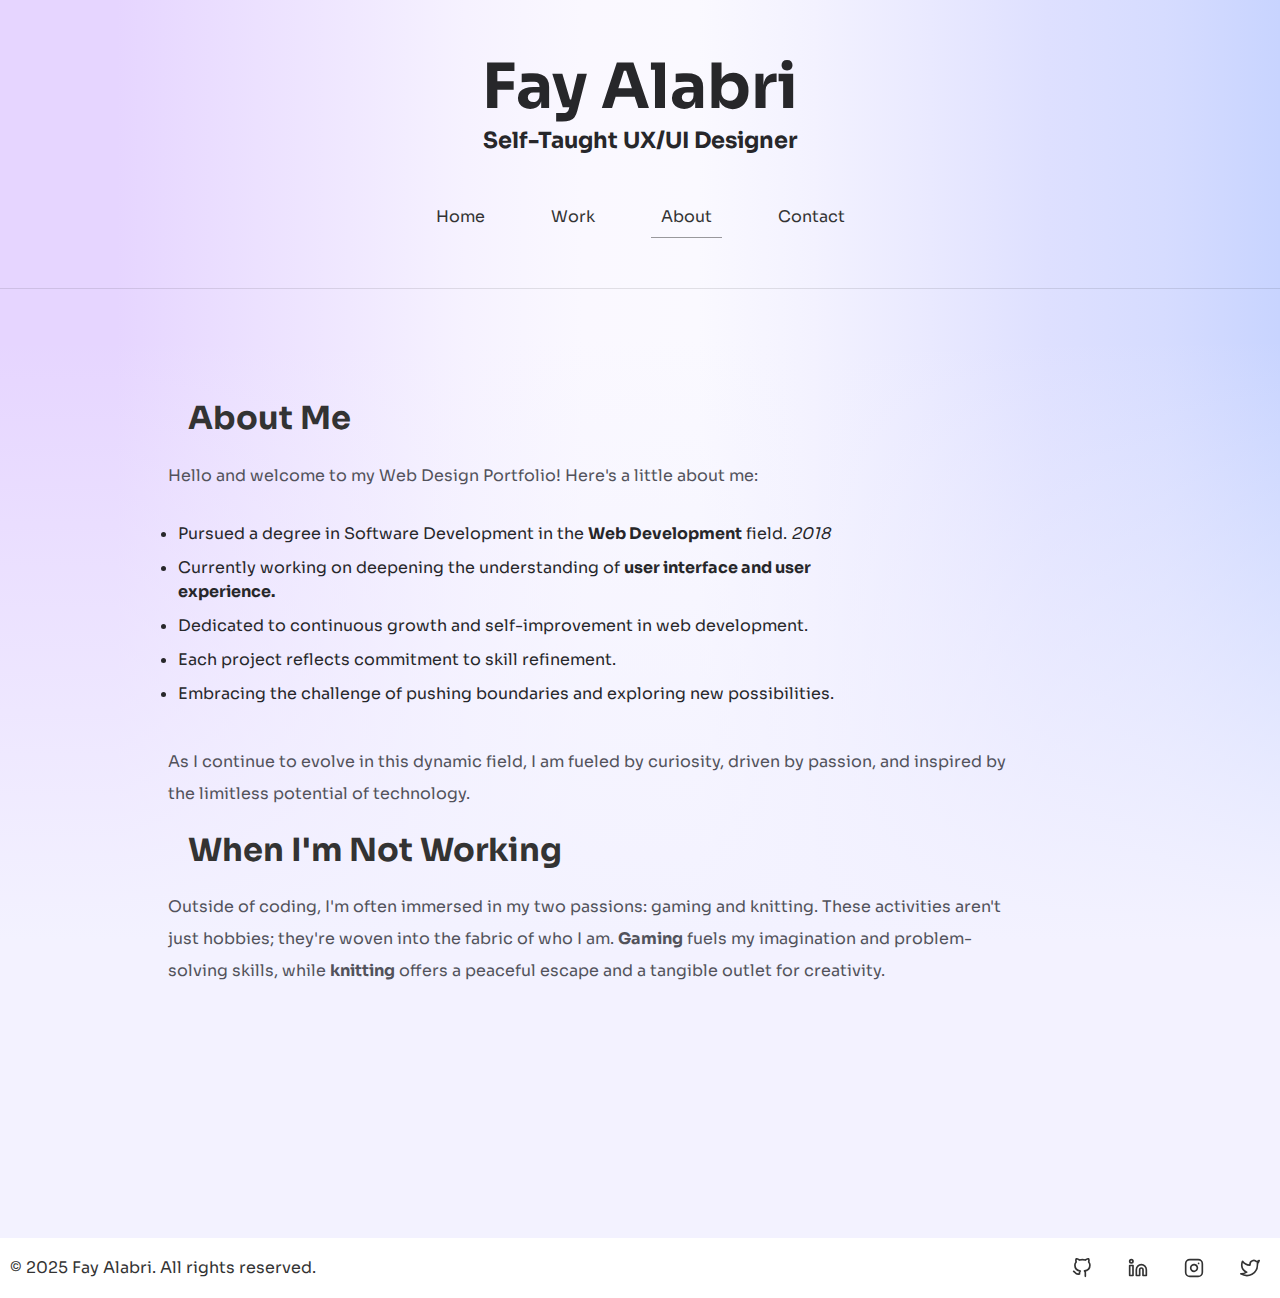
==== about.html @ f4a8dc1a "Add files via upload" ====
<!DOCTYPE html>
<html lang="en">
<head>
    <meta charset="UTF-8">
    <meta http-equiv="X-UA-Compatible" content="IE=edge">
    <meta name="viewport" content="width=device-width, initial-scale=1.0">
    <meta name="author" content="Fay Alabri">
    <link rel="stylesheet" href="style.css">
    <link rel="icon" href="logo.png" type="image/x-icon">
    <title>Fay Alabri</title>
</head>
<body>
    <header>
        <div class="header-title">
            <h1>Fay Alabri</h1>
            <h3>Self-Taught UX/UI Designer</h3>
        </div>
        <nav>
            <ul>
                <li><a href="index.html" aria-label="Go to Home">Home</a></li>
                <li><a href="work.html" aria-label="View My Work">Work</a></li>
                <li><a href="about.html" class="active" aria-label="Learn About Me">About</a></li>
                <li><a href="contact.html" aria-label="Contact Me">Contact</a></li>
            </ul>
        </nav>
    </header>

    
    <div id="main-outlet">
        <section>
    <div class="about-content">
            <h2 class="about-title">About Me</h2>
            <p>Hello and welcome to my Web Design Portfolio! Here's a little about me:</p>
            <ul class="aboutme-list">
                <li>Pursued a degree in Software Development in the <strong>Web Development</strong> field. <em>2018</em></li>
                <li>Currently working on deepening the understanding of <strong>user interface and user experience.</strong></li>
                <li>Dedicated to continuous growth and self-improvement in web development.</li>
                <li>Each project reflects commitment to skill refinement.</li>
                <li>Embracing the challenge of pushing boundaries and exploring new possibilities.</li>
            </ul>
            <p>As I continue to evolve in this dynamic field, I am fueled by curiosity, driven by passion, and inspired by the limitless potential of technology.</p>
        
        <h2 class="about-title">When I'm Not Working</h2>
            <p>Outside of coding, I'm often immersed in my two passions: gaming and knitting. These activities aren't just hobbies; they're woven into the fabric of who I am. <strong>Gaming</strong> fuels my imagination and problem-solving skills, while <strong>knitting</strong> offers a peaceful escape and a tangible outlet for creativity.</p>
        </div>
    </section>
    </div>
    
    <footer>
        <p>&copy; 2025 Fay Alabri. All rights reserved.</p>
        <ul class="social-icons">
            <li>
                <a href="https://github.com/irbala" target="_blank" aria-label="GitHub">
                    <svg xmlns="http://www.w3.org/2000/svg" width="24" height="24" viewBox="0 0 24 24" fill="none" stroke="currentColor" stroke-width="2" stroke-linecap="round" stroke-linejoin="round" class="feather feather-github">
                        <path d="M9 19c-5 1.5-5-2.5-7-3m14 6v-3.87a3.37 3.37 0 0 0-.94-2.61c3.14-.35 6.44-1.54 6.44-7A5.44 5.44 0 0 0 20 4.77 5.07 5.07 0 0 0 19.91 1S18.73.65 16 2.48a13.38 13.38 0 0 0-7 0C6.27.65 5.09 1 5.09 1A5.07 5.07 0 0 0 5 4.77a5.44 5.44 0 0 0-1.5 3.78c0 5.42 3.3 6.61 6.44 7A3.37 3.37 0 0 0 9 18.13V19"></path>
                    </svg>
                </a>
            </li>
            <li>
                <a href="https://linkedin.com/in/fayalabri" target="_blank" aria-label="LinkedIn">
                    <svg xmlns="http://www.w3.org/2000/svg" width="24" height="24" viewBox="0 0 24 24" fill="none" stroke="currentColor" stroke-width="2" stroke-linecap="round" stroke-linejoin="round" class="feather feather-linkedin">
                        <path d="M16 8a6 6 0 0 1 6 6v7h-4v-7a2 2 0 0 0-2-2 2 2 0 0 0-2 2v7h-4v-7a6 6 0 0 1 6-6z"></path>
                        <rect x="2" y="9" width="4" height="12"></rect>
                        <circle cx="4" cy="4" r="2"></circle>
                    </svg>
                </a>
            </li>
            <li>
                <a href="https://instagram.com/ifaerie_" target="_blank" aria-label="Instagram">
                    <svg xmlns="http://www.w3.org/2000/svg" width="24" height="24" viewBox="0 0 24 24" fill="none" stroke="currentColor" stroke-width="2" stroke-linecap="round" stroke-linejoin="round" class="feather feather-instagram">
                        <rect x="2" y="2" width="20" height="20" rx="5" ry="5"></rect>
                        <path d="M16 11.37A4 4 0 1 1 12.63 8 4 4 0 0 1 16 11.37z"></path>
                        <line x1="17.5" y1="6.5" x2="17.51" y2="6.5"></line>
                    </svg>
                </a>
            </li>
            <li>
                <a href="https://twitter.com/ifaerie_" target="_blank" aria-label="Twitter">
                    <svg xmlns="http://www.w3.org/2000/svg" width="24" height="24" viewBox="0 0 24 24" fill="none" stroke="currentColor" stroke-width="2" stroke-linecap="round" stroke-linejoin="round" class="feather feather-twitter">
                        <path d="M23 3a10.9 10.9 0 0 1-3.14 1.53 4.48 4.48 0 0 0-7.86 3v1A10.66 10.66 0 0 1 3 4s-4 9 5 13a11.64 11.64 0 0 1-7 2c9 5 20 0 20-11.5a4.5 4.5 0 0 0-.08-.83A7.72 7.72 0 0 0 23 3z"></path>
                    </svg>
                </a>
            </li>
        </ul>
    </footer>
    

    <script src="https://code.jquery.com/jquery-3.6.0.min.js"></script>
    <script src="script.js"></script></body>
</html>
---- style.css ----
/* Website font */
@import url('https://fonts.googleapis.com/css2?family=Sora:wght@100..800&display=swap');

/* Universal Styles */
* {
    margin: 0;
    padding: 0;
    box-sizing: border-box; /* Include padding and border in element's total width and height */
}

/* Define font sizes and line-height for headings */
h1 {
    font-size: 3.9rem;
    line-height: 1.2;
}

h2 {
    font-size: 1.5rem;
    line-height: 1.3;
}

h3 {
    font-size: 1.4rem;
    line-height: 1.4;
}

h4 {
    font-size: 1rem;
    line-height: 1.5;
}

h5 {
    font-size: 0.875rem;
    line-height: 1.6;
}

h6 {
    font-size: 0.75rem;
    line-height: 1.7;
}

/* Body styling */
body {
    /* Gradient Background */
    background-image: linear-gradient(to right, #e6d5ff, #e6d5ff, #ebdfff, #f0e8ff, #f6f2ff, #faf8ff, #faf9ff, #f3f2ff, #e9e9ff, #dee0ff, #d6dcff, #c8d4ff);
    /* Font */
    color: #27272a;
    font-family: "Sora", sans-serif;
    text-align: center;
    /* Set minimum height to 100% of the viewport height */
    min-height: 100vh; 
    display: block;
    overflow-x: hidden;
}

/* Styling header */
header {
    width: 100%; /* Make header span full width */
    box-shadow: 0 1px 0 rgba(0, 0, 0, 0.1); /* Add shadow for depth */
    padding: 50px; /* Add padding */
    margin-bottom: 50px;
}

/* Styling for the header title */
.header-title {
    margin-bottom: 40px; /* Add spacing below title */
}

/* Styling for the navigation links */
nav ul {
    display: flex;
    gap: 1rem;
    justify-content: center; /* Center navigation links horizontally */
    list-style: none;
    transition: color 0.3s ease, border-bottom 0.3s ease;
}

nav li a {
    display: inline-block; /* Display links in a row */
    margin: 0 15px; /* Add margin for spacing between links */
    text-decoration: none; /* Remove default underline decoration */
    color: #333; /* Set color for navigation links */
    padding: 10px; /* Add padding for spacing */
}

nav a.active {
    border-bottom: 0.5px solid #3333337c;
    color: #333;
}

nav a:hover {
    padding-bottom: 10px;
    border-bottom: solid 1px #3333337c;
}

/* Styling for paragraphs */
p {
    color: #52525b;
    text-align: left;
    width: 90%;
    font-size: 16px;
    line-height: 2;
}

#main-outlet {
    background: rgb(243, 242, 255);
    background: linear-gradient(0deg, rgba(243, 242, 255, 1) 33%, rgba(255, 255, 255, 0) 100%);
    max-height: 100%;
    min-height: 100vh;
    width: 100%;
}

/* styling for work page cuz it didnt work */
#main-outlet-work {
    background: rgb(243, 242, 255);
    background: linear-gradient(0deg, rgba(243, 242, 255, 1) 33%, rgba(255, 255, 255, 0) 100%);
    max-height: 100%;
    width: 100%; /* Take up full width */
}

/* home page styling */
.home-section {
    display: flex;
    align-items: center; /* Align items vertically */
    gap: 6rem; /* Space between the image and text */
    max-width: 80%; /* Limit the width for better responsiveness */
    margin: 0 auto; /* Center the section on the page */
}

/* Image Styling */
.home-section img {
    width: 200px; /* Adjust the size of the image */
    height: auto;
    flex-shrink: 0; /* Prevent the image from shrinking on smaller screens */
    opacity: 90%;
}

/* Text Content Styling */
.text-content {
    display: flex;
    flex-direction: column; /* Stack text and buttons vertically */
    gap: 1rem; /* Space between elements */
    text-align: left; /* Align text to the left */
}

.text-content h2 {
    font-size: 2.5rem;
    margin: 0;
    color: #333;
}

.text-content p {
    font-size: 1.25rem;
    margin: 0;
    color: #666;
    line-height: 1.6;
}

/* call to action buttons */
.cta-buttons {
    display: flex;
    gap: 1rem;
    justify-content: center;
    margin-top: 2rem;
}

.cta-button {
    padding: 0.75rem 1.5rem;
    font-size: 1rem;
    font-weight: bold;
    text-decoration: none;
    border-radius: 4px;
    background-color: #ffffff;
    color: #333;
    border: solid 0.5px #e9e9e9;
}

/* Styling for the project cards container */
.work {
    background: none; /* Remove background color and gradient */
    width: 100%;
    padding: 20px; /* Add padding for spacing */
    box-sizing: border-box; /* Include padding in the width calculation */
    display: flex;
    flex-direction: column;
    align-items: center; /* Center content horizontally */
}

/* Styling for project cards */
.project-card {
    display: flex;
    flex-direction: row;
    background-color: #ffffff;
    border-radius: 8px;
    padding: 20px;
    margin-bottom: 50px;
    width: 90%;
    max-width: 850px;
}

.project-card img {
    max-width: 90%;
    height: auto;
    border-radius: 8px;
    margin-right: 20px;
}

.project-details {
    display: flex;
    flex-direction: column;
    justify-content: space-between;
    width: 50%; /* Ensure it takes up the remaining space */
}

.project-card h3 {
    font-size: 1.2rem;
    margin: 0 0 10px 0;
}

.project-card p {
    color: #666;
    font-size: 1rem;
    margin: 0 0 20px 0;
}

.navigation-button,
.github-link {
    text-align: center;
    margin-top: 10px;
}

.icon-link {
    display: inline-flex;
    align-items: center;
    justify-content: center;
    width: 36px;
    height: 36px;
    background-color: #fff;
    border: 1px solid #ddd;
    border-radius: 50%;
    text-decoration: none;
    transition: background-color 0.3s ease, transform 0.3s ease;
}

.icon-link:hover {
    background-color: #f0f0f0;
    transform: scale(1.1);
}

.icon-link svg {
    width: 20px;
    height: 20px;
    color: #333; /* Default icon color */
}

.icon-link.github-icon svg {
    color: #333; /* GitHub's dark gray */
}

.icon-link.website-icon svg {
    color: #333; /* Blue for the website icon */
}

/* about me */

.about-content {
    font-size: 16px;
    line-height: 1.5;
    display: flex;
    flex-direction: column;
    justify-content: center;
    text-align: justify;
    padding: 40px; /* Increase padding for more spacing */
    margin: auto; /* Center the div horizontally */
    max-width: 80%; /* Limit the width of the content */
}

.about-title {
    font-size: 2rem; /* Adjust font size */
    color: #333; /* Set text color */
    margin: 20px; /* Add spacing below the title */
}

.aboutme-list {
    width: 75%;
    text-align: left;
    margin: 20px 0; /* Increase margin for more spacing */
    padding: 10px;
}

.aboutme-list li {
    margin-bottom: 10px; /* Add spacing between list items */
}

/* Additional styling for h2 */
.about-content h2 {
    margin-bottom: 20px; /* Add spacing below h2 */
}

/* contact me page */

.contactme {
    display: flex;
    flex-direction: column;
    text-align: justify;
    margin: auto;
    max-width: 70%; /* Limit maximum width of the grid container */
    gap: 20px; /* Space between elements */
    padding: 40px; /* Increase padding for more spacing */
}

.contactme a {
    color: #333;
    font-weight: bold;
}

.contactme h2 {
    font-size: 2rem; /* Adjust font size */
    color: #333; /* Set text color */
    margin: 10px; /* Add spacing below the title */
}

.error-content {
    display: flex;
    flex-direction: column;
    justify-content: center;
    text-align: center;
    margin: auto; /* Center the div horizontally */
    max-width: 30%; /* Limit the width of the content */
}

/* footer settings */
footer {
    background-color: #ffffff;
    width: 100%;
    margin: 0;
    padding: 10px;
    display: flex;
    justify-content:space-around;
    align-items:center;
}

footer p {
    font-size: 16px;
    color: #333;
    margin: 0;
}

.social-icons {
    display: flex;
    justify-content: center;
    gap: 1rem;
    list-style: none;
    padding: 0;
    margin: 0;
}

.social-icons li a {
    display: flex;
    align-items: center;
    justify-content: center;
    width: 40px;
    height: 40px;
    background-color: #fff;
    text-decoration: none;
}

.social-icons svg {
    width: 20px;
    height: auto;
    color: #333;
}



/* Responsive Design Adjustments */

@media only screen and (max-width: 768px) {
    /* Styles for screens smaller than 768px */
    header {
        padding: calc(20px + (40px - 20px) * ((viewport-width - 576px) / (768px - 576px))); /* Smooth padding transition */
    }

    /* Styling for the header title */
    .header-title {
        margin-bottom: 40px; /* Add spacing below title */
    }

    /* Styling for the navigation links */
    nav ul {
        display: flex;
        gap: 1rem;
        justify-content: center; /* Center navigation links horizontally */
        list-style: none;
        transition: color 0.3s ease, border-bottom 0.3s ease;
    }

    nav li a {
        margin: 0 15px; /* Add margin for spacing between links */
        text-decoration: none; /* Remove default underline decoration */
        color: #333; /* Set color for navigation links */
        padding: 10px; /* Add padding for spacing */
    }

    nav a.active {
        border-bottom: 0.5px solid #3333337c;
        color: #333;
    }

    .home-section {
        display: flex;
        flex-direction: column;
        align-items: center; /* Align items vertically */
        gap: 6rem; /* Space between the image and text */
        max-width: 80%; /* Limit the width for better responsiveness */
        margin: 0 auto; /* Center the section on the page */
    }

    .project-card {
        display: flex;
        flex-direction: column;
        justify-content: center;
        margin-bottom: 50px;
        width: 100%;
    }

    .project-card img {
        max-width: 100%;
        height: auto;
        margin: 0;
        padding: 0;
    }

    .project-details {
        width: 100%;
    }

    .contactme {
        display: flex;
        flex-direction: column;
        text-align: justify;
        margin: auto;
        max-width: 90%; /* Limit maximum width of the grid container */
        gap: 30px; /* Space between elements */
        padding: 20px; /* Increase padding for more spacing */
    }
}

@media only screen and (min-width: 769px) and (max-width: 992px) {
    /* Styles for screens between 768px and 992px */
    header {
        padding: 50px;
    }

    /* Styling for the header title */
    .header-title {
        margin-bottom: 40px; /* Add spacing below title */
    }

    /* Styling for the navigation links */
    nav ul {
        display: flex;
        gap: 1rem;
        justify-content: center; /* Center navigation links horizontally */
        list-style: none;
        transition: color 0.3s ease, border-bottom 0.3s ease;
    }

    nav li a {
        margin: 0 15px; /* Add margin for spacing between links */
        text-decoration: none; /* Remove default underline decoration */
        color: #333; /* Set color for navigation links */
        padding: 10px; /* Add padding for spacing */
    }

    nav a.active {
        border-bottom: 0.5px solid #3333337c;
        color: #333;
    }

    .home-section {
        display: flex;
        flex-direction: column;
        align-items: center; /* Align items vertically */
        gap: 6rem; /* Space between the image and text */
        max-width: 80%; /* Limit the width for better responsiveness */
        margin: 0 auto; /* Center the section on the page */
    }

    .project-card {
        width: 90%;
    }
}

@media only screen and (max-width: 768px) {
    header {
        padding: calc(20px + (40px - 20px) * ((100vw - 576px) / (768px - 576px)));
    }

    .home-section {
        flex-direction: column;
        gap: 2rem; /* Reduce gap for smaller screens */
    }

    .project-card {
        flex-direction: column;
        align-items: center;
    }

    .project-details {
        width: 100%;
        text-align: center;
    }
}
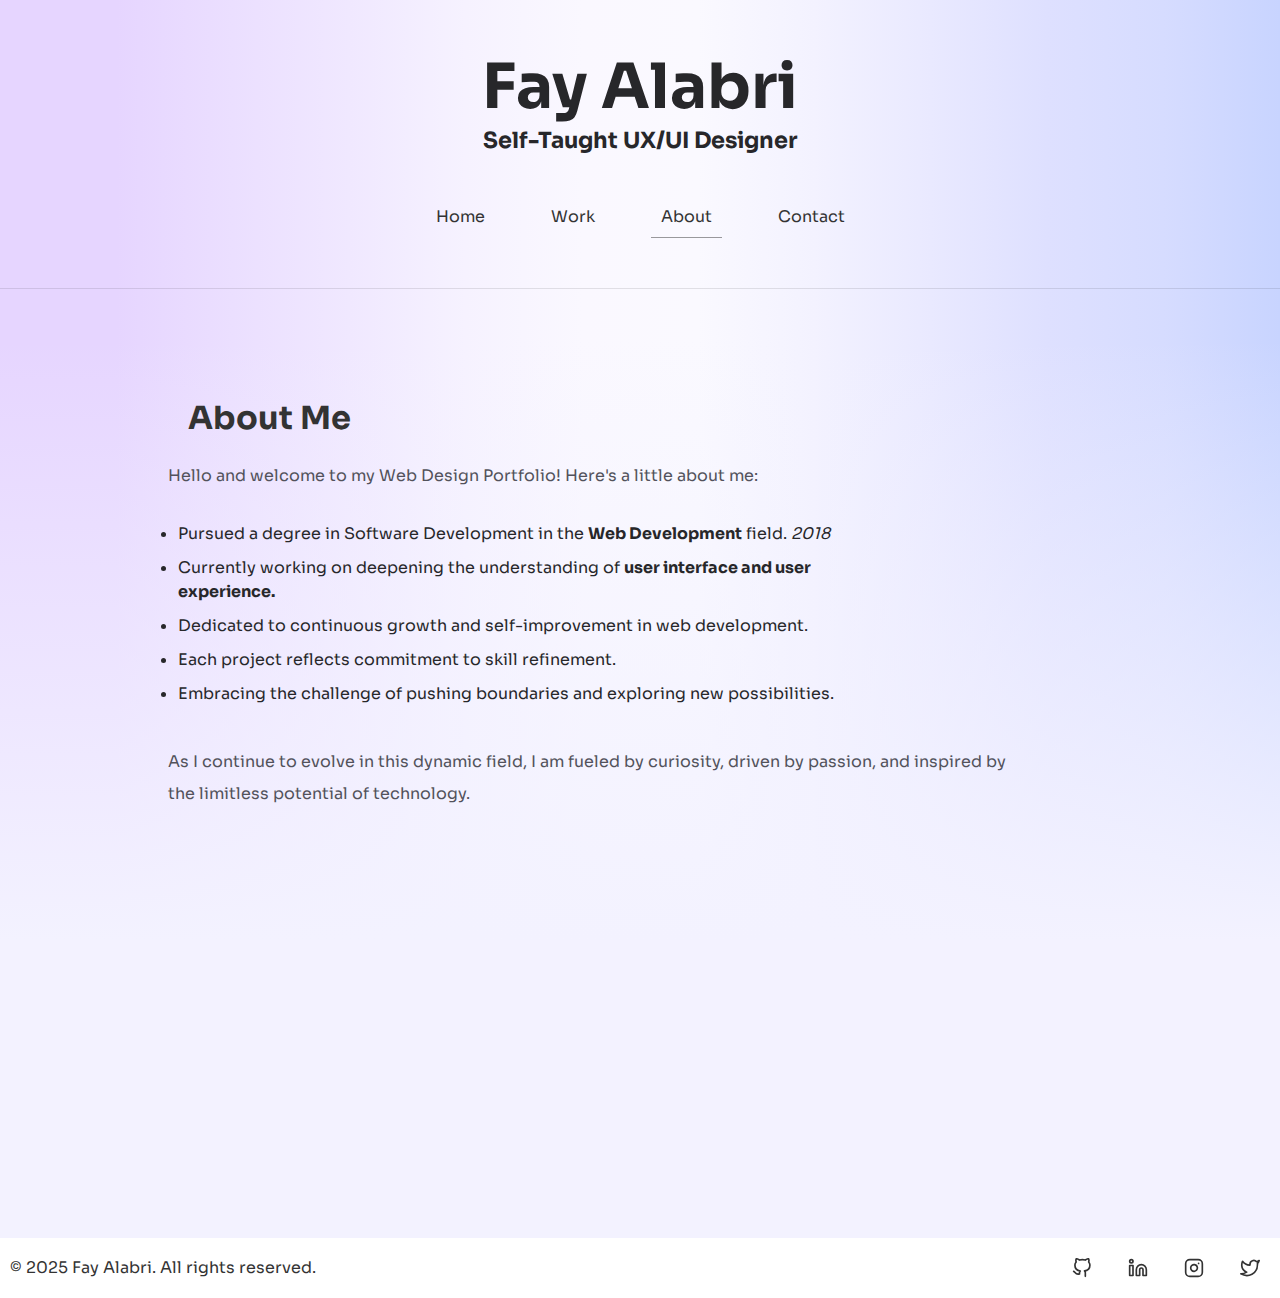
==== commit ad059927: "Update about.html" ====
--- a/about.html
+++ b/about.html
@@ -8,6 +8,7 @@
     <link rel="stylesheet" href="style.css">
     <link rel="icon" href="logo.png" type="image/x-icon">
     <title>Fay Alabri</title>
+    <link rel="icon" type="image/x-icon" href="https://cdn-icons-png.freepik.com/256/12238/12238069.png?semt=ais_hybrid">
 </head>
 <body>
     <header>
@@ -39,9 +40,6 @@
                 <li>Embracing the challenge of pushing boundaries and exploring new possibilities.</li>
             </ul>
             <p>As I continue to evolve in this dynamic field, I am fueled by curiosity, driven by passion, and inspired by the limitless potential of technology.</p>
-        
-        <h2 class="about-title">When I'm Not Working</h2>
-            <p>Outside of coding, I'm often immersed in my two passions: gaming and knitting. These activities aren't just hobbies; they're woven into the fabric of who I am. <strong>Gaming</strong> fuels my imagination and problem-solving skills, while <strong>knitting</strong> offers a peaceful escape and a tangible outlet for creativity.</p>
         </div>
     </section>
     </div>
